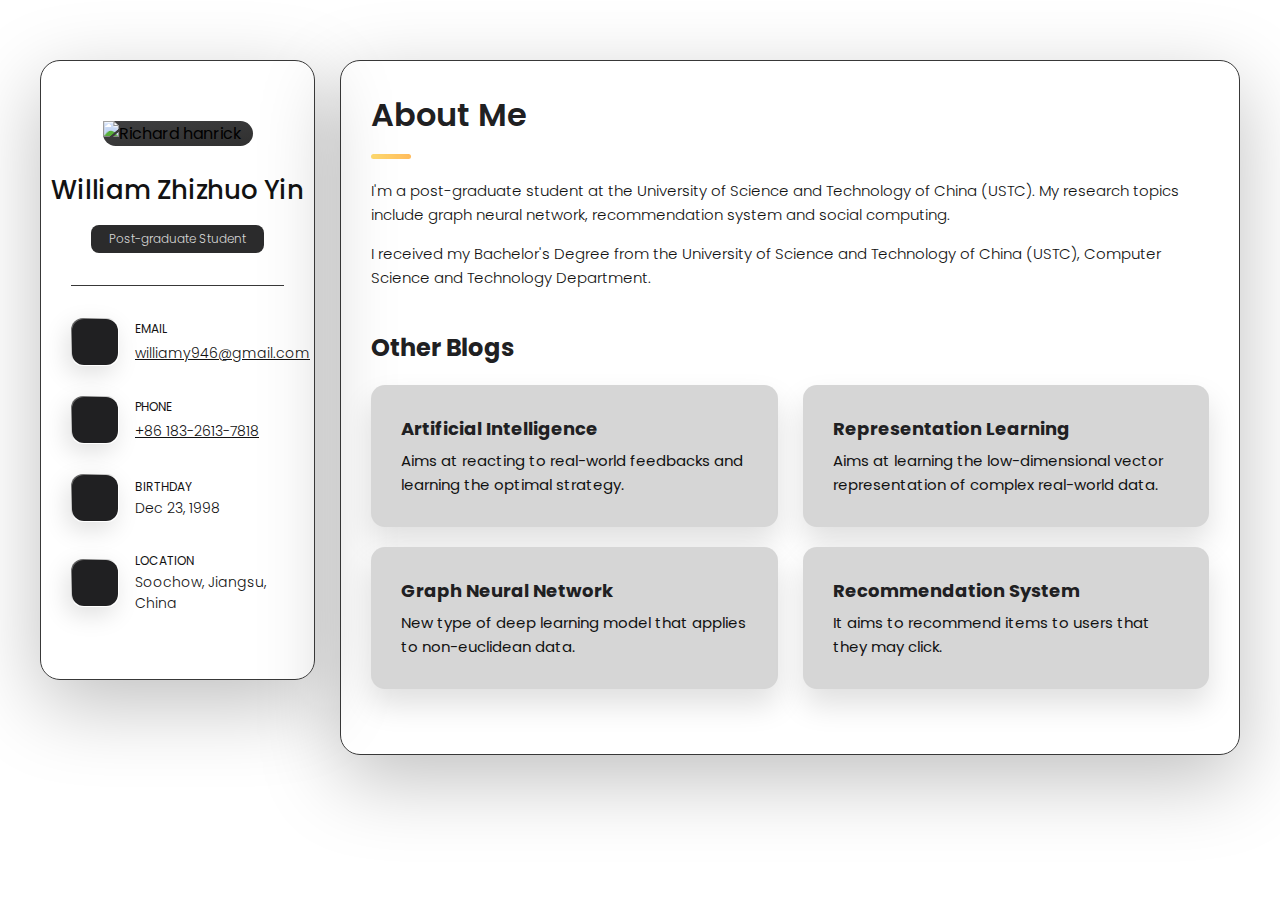
==== blogs/blog.html @ b86a9c51 "color invert" ====
<!DOCTYPE html>
<html lang="en">

<head>
  <meta charset="UTF-8">
  <meta http-equiv="X-UA-Compatible" content="IE=edge">
  <meta name="viewport" content="width=device-width, initial-scale=1.0">
  <title>HomePage - William Zhizhuo Yin</title>

  <!--
    - favicon
  -->
  <link rel="shortcut icon" href="../assets/images/logo.ico" type="image/x-icon">

  <!--
    - custom css link
  -->
  <link rel="stylesheet" href="../assets/css/style.css">

  <!--
    - google font link
  -->
  <link rel="preconnect" href="https://fonts.googleapis.com">
  <link rel="preconnect" href="https://fonts.gstatic.com" crossorigin>
  <link href="https://fonts.googleapis.com/css2?family=Poppins:wght@300;400;500;600&display=swap" rel="stylesheet">
</head>

<body>

  <!--
    - #MAIN
  -->

  <main>

    <!--
      - #SIDEBAR
    -->

    <aside class="sidebar" data-sidebar>

      <div class="sidebar-info">

        <figure class="avatar-box">
          <img src="../assets/images/photo.jpg" alt="Richard hanrick" width="80">
        </figure>

        <div class="info-content">
          <h1 class="name" title="Zhizhuo Yin">William Zhizhuo Yin</h1>

          <p class="title">Post-graduate Student</p>
        </div>

        <button class="info_more-btn" data-sidebar-btn>
          <span>Show Contacts</span>

          <ion-icon name="chevron-down"></ion-icon>
        </button>

      </div>

      <div class="sidebar-info_more">

        <div class="separator"></div>

        <ul class="contacts-list">

          <li class="contact-item">

            <div class="icon-box">
              <ion-icon name="mail-outline"></ion-icon>
            </div>

            <div class="contact-info">
              <p class="contact-title">Email</p>

              <a href="williamy946@gmail.com" class="contact-link">williamy946@gmail.com</a>
            </div>

          </li>

          <li class="contact-item">

            <div class="icon-box">
              <ion-icon name="phone-portrait-outline"></ion-icon>
            </div>

            <div class="contact-info">
              <p class="contact-title">Phone</p>

              <a href="tel:+18326137818" class="contact-link">+86 183-2613-7818</a>
            </div>

          </li>

          <li class="contact-item">

            <div class="icon-box">
              <ion-icon name="calendar-outline"></ion-icon>
            </div>

            <div class="contact-info">
              <p class="contact-title">Birthday</p>

              <time datetime="1982-06-23">Dec 23, 1998</time>
            </div>

          </li>

          <li class="contact-item">

            <div class="icon-box">
              <ion-icon name="location-outline"></ion-icon>
            </div>

            <div class="contact-info">
              <p class="contact-title">Location</p>

              <address>Soochow, Jiangsu, China</address>
            </div>

          </li>

        </ul>

        <div class="separator"></div>

        <ul class="social-list">

          <li class="social-item">
            <a href="https://scholar.google.com/citations?user=mb6PNKcAAAAJ&hl=en" class="social-link">
              <ion-icon name="logo-google"></ion-icon>
            </a>
          </li>

          <li class="social-item">
            <a href="https://github.com/Williamy946" class="social-link">
              <ion-icon name="logo-github"></ion-icon>
            </a>
          </li>

          <li class="social-item">
            <a href="https://www.linkedin.com/in/zhizhuo-yin-610a44166/" class="social-link">
              <ion-icon name="logo-linkedin"></ion-icon>
            </a>
          </li>

        </ul>

      </div>

    </aside>





    <!--
      - #main-content
    -->

    <div class="main-content">

      <!--
        - #ABOUT
      -->

      <article class="about  active" data-page="about">

        <header>
          <h2 class="h2 article-title">About me</h2>
        </header>

        <section class="about-text">
          <p>
            I'm a post-graduate student at the University of Science and Technology of China (USTC). My research topics include graph neural network, recommendation system and social computing.


          </p>

          <p>
            I received my Bachelor's Degree from the University of Science and Technology of China (USTC), Computer Science and Technology Department.
          </p>
        </section>


        <!--
          - service
        -->

        <section class="service">

          <h3 class="h3 service-title">Other Blogs</h3>

          <ul class="service-list">

            <li class="service-item">
              <!--
              <div class="service-icon-box">
                <img src="./assets/images/icon-design.svg
                " alt="design icon" width="40">
              </div>
              -->
              <div href="blog.html" class="service-content-box">
                <h4 class="h4 service-item-title">Artificial Intelligence</h4>

                <p class="service-item-text">
                  Aims at reacting to real-world feedbacks and learning the optimal strategy.
                </p>
              </div>

            </li>

            <li class="service-item">
            <!--
              <div class="service-icon-box">
                <img src="./assets/images/icon-dev.svg" alt="Web development icon" width="40">
              </div>
            -->
              <div href="blog.html" class="service-content-box">
                <h4 class="h4 service-item-title">Representation Learning</h4>

                <p class="service-item-text">
                  Aims at learning the low-dimensional vector representation of complex real-world data.
                </p>
              </div>

            </li>

            <li class="service-item">
            <!--
              <div class="service-icon-box">
                <img src="./assets/images/icon-app.svg" alt="mobile app icon" width="40">
              </div>
            -->
              <div href="blog.html" class="service-content-box">
                <h4 class="h4 service-item-title">Graph Neural Network</h4>

                <p class="service-item-text">
                  New type of deep learning model that applies to non-euclidean data.
                </p>
              </div>

            </li>

            <li class="service-item">
            <!--
              <div class="service-icon-box">
                <img src="./assets/images/icon-photo.svg" alt="camera icon" width="40">
              </div>
            -->
              <div href="blog.html" class="service-content-box">
                <h4 class="h4 service-item-title">Recommendation System</h4>

                <p class="service-item-text">
                  It aims to recommend items to users that they may click.
                </p>
              </div>

            </li>

          </ul>

        </section>


        <!--
          - testimonials
        

        <section class="testimonials">

          <h3 class="h3 testimonials-title">Testimonials</h3>

          <ul class="testimonials-list has-scrollbar">

            <li class="testimonials-item">
              <div class="content-card" data-testimonials-item>

                <figure class="testimonials-avatar-box">
                  <img src="./assets/images/avatar-1.png" alt="Daniel lewis" width="60" data-testimonials-avatar>
                </figure>

                <h4 class="h4 testimonials-item-title" data-testimonials-title>Daniel lewis</h4>

                <div class="testimonials-text" data-testimonials-text>
                  <p>
                    Richard was hired to create a corporate identity. We were very pleased with the work done. She has a
                    lot of experience
                    and is very concerned about the needs of client. Lorem ipsum dolor sit amet, ullamcous cididt
                    consectetur adipiscing
                    elit, seds do et eiusmod tempor incididunt ut laborels dolore magnarels alia.
                  </p>
                </div>

              </div>
            </li>

            <li class="testimonials-item">
              <div class="content-card" data-testimonials-item>

                <figure class="testimonials-avatar-box">
                  <img src="./assets/images/avatar-2.png" alt="Jessica miller" width="60" data-testimonials-avatar>
                </figure>

                <h4 class="h4 testimonials-item-title" data-testimonials-title>Jessica miller</h4>

                <div class="testimonials-text" data-testimonials-text>
                  <p>
                    Richard was hired to create a corporate identity. We were very pleased with the work done. She has a
                    lot of experience
                    and is very concerned about the needs of client. Lorem ipsum dolor sit amet, ullamcous cididt
                    consectetur adipiscing
                    elit, seds do et eiusmod tempor incididunt ut laborels dolore magnarels alia.
                  </p>
                </div>

              </div>
            </li>

            <li class="testimonials-item">
              <div class="content-card" data-testimonials-item>

                <figure class="testimonials-avatar-box">
                  <img src="./assets/images/avatar-3.png" alt="Emily evans" width="60" data-testimonials-avatar>
                </figure>

                <h4 class="h4 testimonials-item-title" data-testimonials-title>Emily evans</h4>

                <div class="testimonials-text" data-testimonials-text>
                  <p>
                    Richard was hired to create a corporate identity. We were very pleased with the work done. She has a
                    lot of experience
                    and is very concerned about the needs of client. Lorem ipsum dolor sit amet, ullamcous cididt
                    consectetur adipiscing
                    elit, seds do et eiusmod tempor incididunt ut laborels dolore magnarels alia.
                  </p>
                </div>

              </div>
            </li>

            <li class="testimonials-item">
              <div class="content-card" data-testimonials-item>

                <figure class="testimonials-avatar-box">
                  <img src="./assets/images/avatar-4.png" alt="Henry william" width="60" data-testimonials-avatar>
                </figure>

                <h4 class="h4 testimonials-item-title" data-testimonials-title>Henry william</h4>

                <div class="testimonials-text" data-testimonials-text>
                  <p>
                    Richard was hired to create a corporate identity. We were very pleased with the work done. She has a
                    lot of experience
                    and is very concerned about the needs of client. Lorem ipsum dolor sit amet, ullamcous cididt
                    consectetur adipiscing
                    elit, seds do et eiusmod tempor incididunt ut laborels dolore magnarels alia.
                  </p>
                </div>

              </div>
            </li>

          </ul>

        </section>
        -->

        <!--
          - testimonials modal
        

        <div class="modal-container" data-modal-container>

          <div class="overlay" data-overlay></div>

          <section class="testimonials-modal">

            <button class="modal-close-btn" data-modal-close-btn>
              <ion-icon name="close-outline"></ion-icon>
            </button>

            <div class="modal-img-wrapper">
              <figure class="modal-avatar-box">
                <img src="./assets/images/avatar-1.png" alt="Daniel lewis" width="80" data-modal-img>
              </figure>

              <img src="./assets/images/icon-quote.svg" alt="quote icon">
            </div>

            <div class="modal-content">

              <h4 class="h3 modal-title" data-modal-title>Daniel lewis</h4>

              <time datetime="2021-06-14">14 June, 2021</time>

              <div data-modal-text>
                <p>
                  Richard was hired to create a corporate identity. We were very pleased with the work done. She has a
                  lot of experience
                  and is very concerned about the needs of client. Lorem ipsum dolor sit amet, ullamcous cididt
                  consectetur adipiscing
                  elit, seds do et eiusmod tempor incididunt ut laborels dolore magnarels alia.
                </p>
              </div>

            </div>

          </section>

        </div>
        -->

        <!--
          - clients
       

        <section class="clients">

          <h3 class="h3 clients-title">Clients</h3>

          <ul class="clients-list has-scrollbar">

            <li class="clients-item">
              <a href="#">
                <img src="./assets/images/logo-1-color.png" alt="client logo">
              </a>
            </li>

            <li class="clients-item">
              <a href="#">
                <img src="./assets/images/logo-2-color.png" alt="client logo">
              </a>
            </li>

            <li class="clients-item">
              <a href="#">
                <img src="./assets/images/logo-3-color.png" alt="client logo">
              </a>
            </li>

            <li class="clients-item">
              <a href="#">
                <img src="./assets/images/logo-4-color.png" alt="client logo">
              </a>
            </li>

            <li class="clients-item">
              <a href="#">
                <img src="./assets/images/logo-5-color.png" alt="client logo">
              </a>
            </li>

            <li class="clients-item">
              <a href="#">
                <img src="./assets/images/logo-6-color.png" alt="client logo">
              </a>
            </li>

          </ul>

        </section>
        -->
      </article>





      <!--
        - #RESUME
      -->

      <article class="resume" data-page="resume">

        <header>
          <h2 class="h2 article-title">Resume</h2>
        </header>

        <section class="timeline">

          <div class="title-wrapper">
            <div class="icon-box">
              <ion-icon name="book-outline"></ion-icon>
            </div>

            <h3 class="h3">Education</h3>
          </div>

          <ol class="timeline-list">

            <li class="timeline-item">

              <h4 class="h4 timeline-item-title">University of Science and Technology of China</h4>

              <span>2020 — 2023</span>

              <p class="timeline-text">
                Pursuing Master's Degree of Computer Science and Technology
              </p>

            </li>

            <li class="timeline-item">

              <h4 class="h4 timeline-item-title">University of Science and Technology of China</h4>

              <span>2016 — 2020</span>

              <p class="timeline-text">
                Received Bachelor's Degree of Computer Science and Technology
              </p>

            </li>

          </ol>

        </section>

        <section class="timeline">

          <div class="title-wrapper">
            <div class="icon-box">
              <ion-icon name="book-outline"></ion-icon>
            </div>

            <h3 class="h3">Project Experience</h3>
          </div>

          <ol class="timeline-list">

            <li class="timeline-item">

              <h4 class="h4 timeline-item-title">Application of Deep Graph Model in Social Marketing, AIR Scholar Project, Alibaba Inc.</h4>

              <span>2021 — 2022</span>

              <p class="timeline-text">
                Scholar Internship at Intelligent Marketing Group in Alibaba Inc.
              </p>

            </li>

            <li class="timeline-item">

              <h4 class="h4 timeline-item-title">An Accurate Tumor Segmentation and Labeling Algorithm for Pathological Images and its Parallel Software</h4>

              <span>2018 — 2019</span>

              <p class="timeline-text">
                Team Leader
              </p>

            </li>

            <li class="timeline-item">

              <h4 class="h4 timeline-item-title">Danmu Based Video Plot Understanding and Character Re-id</h4>

              <span>2018 — 2019</span>

              <p class="timeline-text">
                Developer
              </p>

            </li>

          </ol>

        </section>

        <section class="skill">

          <h3 class="h3 skills-title">My skills</h3>

          <ul class="skills-list content-card">

            <li class="skills-item">

              <div class="title-wrapper">
                <h5 class="h5">Pytorch</h5>
                <data value="80">80%</data>
              </div>

              <div class="skill-progress-bg">
                <div class="skill-progress-fill" style="width: 80%;"></div>
              </div>

            </li>

            <li class="skills-item">

              <div class="title-wrapper">
                <h5 class="h5">Tensorflow</h5>
                <data value="60">60%</data>
              </div>

              <div class="skill-progress-bg">
                <div class="skill-progress-fill" style="width: 60%;"></div>
              </div>

            </li>

            <li class="skills-item">

              <div class="title-wrapper">
                <h5 class="h5">Python</h5>
                <data value="80">80%</data>
              </div>

              <div class="skill-progress-bg">
                <div class="skill-progress-fill" style="width: 80%;"></div>
              </div>

            </li>

            <li class="skills-item">

              <div class="title-wrapper">
                <h5 class="h5">C/C++</h5>
                <data value="50">50%</data>
              </div>

              <div class="skill-progress-bg">
                <div class="skill-progress-fill" style="width: 50%;"></div>
              </div>

            </li>



          </ul>

        </section>

      </article>





      <!--
        - #PORTFOLIO
      -->

      <article class="portfolio" data-page="publication">

        <header>
          <h2 class="h2 article-title">Publication</h2>
        </header>

        <section class="projects">

          <ul class="filter-list">

            <li class="filter-item">
              <button class="active" data-filter-btn>All</button>
            </li>

            <li class="filter-item">
              <button data-filter-btn>Journal Paper</button>
            </li>

            <li class="filter-item">
              <button data-filter-btn>Conference Paper</button>
            </li>

            <li class="filter-item">
              <button data-filter-btn>Others</button>
            </li>

          </ul>

          <div class="filter-select-box">

            <button class="filter-select" data-select>

              <div class="select-value" data-selecct-value>Select category</div>

              <div class="select-icon">
                <ion-icon name="chevron-down"></ion-icon>
              </div>

            </button>

            <ul class="select-list">

              <li class="select-item">
                <button data-select-item>All</button>
              </li>

              <li class="select-item">
                <button data-select-item>Journal Paper</button>
              </li>

              <li class="select-item">
                <button data-select-item>Conference Paper</button>
              </li>

              <li class="select-item">
                <button data-select-item>Others</button>
              </li>

            </ul>

          </div>

          <ul class="project-list">

            <li class="project-item  active" data-filter-item data-category="journal paper">
              <a href="https://scholar.google.com/citations?view_op=view_citation&hl=en&user=mb6PNKcAAAAJ&citation_for_view=mb6PNKcAAAAJ:2osOgNQ5qMEC">
                      <!--
                <figure class="project-img">
                  <div class="project-item-icon-box">
                    <ion-icon name="eye-outline"></ion-icon>
                  </div>

                  <img src="./assets/images/project-1.jpg" alt="finance" loading="lazy">
                </figure>
                -->
                <h3 class="project-title"><strong>Z. Yin</strong>, K. Han, P. Wang and H. Hu, "Multi Global Information Assisted Streaming Session-Based Recommendation System," in IEEE Transactions on Knowledge and Data Engineering, 2022,doi: 10.1109/TKDE.2022.3199373 (Early Access)</h3>

                <p class="project-category">Journal Paper</p>

              </a>
            </li>

            <li class="project-item  active" data-filter-item data-category="journal paper">
              <a href="https://ieeexplore.ieee.org/stamp/stamp.jsp?tp=&arnumber=8936401">
                      <!--
                <figure class="project-img">
                  <div class="project-item-icon-box">
                    <ion-icon name="eye-outline"></ion-icon>
                  </div>

                  <img src="./assets/images/project-1.jpg" alt="finance" loading="lazy">
                </figure>
                -->
                <h3 class="project-title">P. Zhou, T. Xu, <strong>Z. Yin</strong>, L. Dong, E. Chen, G. Lv, C. Li., "Character-Oriented Video Summarization With Visual and Textual Cues," in IEEE Transactions on Multimedia, vol. 22, no. 10, pp. 2684-2697, Oct. 2020, doi: 10.1109/TMM.2019.2960594</h3>

                <p class="project-category">Journal Paper</p>

              </a>
            </li>

            <li class="project-item  active" data-filter-item data-category="conference paper">
              <a href="#">
                      <!--
                <figure class="project-img">
                  <div class="project-item-icon-box">
                    <ion-icon name="eye-outline"></ion-icon>
                  </div>

                  <img src="./assets/images/project-1.jpg" alt="finance" loading="lazy">
                </figure>
                -->
                <h3 class="project-title">K. Han, S. Cui, T. Zhu, E. Zhang, B. Wu, <strong>Z. Yin</strong>, T. Xu, S. Tang, and H. Huang. 2021. "Approximation Algorithms for Submodular Data Summarization with a Knapsack Constraint". Proc. ACM Meas. Anal. Comput. Syst. 5, 1, Article 05 (March 2021)</h3>

                <p class="project-category">Conference Paper</p>

              </a>
            </li>
            <li class="project-item  active" data-filter-item data-category="conference paper">
              <a href="#">
                      <!--
                <figure class="project-img">
                  <div class="project-item-icon-box">
                    <ion-icon name="eye-outline"></ion-icon>
                  </div>

                  <img src="./assets/images/project-1.jpg" alt="finance" loading="lazy">
                </figure>
                -->
                <h3 class="project-title">H. Hu, K. Han, and <strong>Z. Yin</strong>. "Bilinear Multi-Head Attention Graph Neural Network for Traffic Prediction." ICAART (2). 2022.</h3>

                <p class="project-category">Conference Paper</p>

              </a>
            </li>
            

          </ul>

        </section>

      </article>





      <!--
        - #BLOG
      -->

      <article class="blog" data-page="blog">

        <header>
          <h2 class="h2 article-title">Blog</h2>
        </header>

        <section class="blog-posts">

          <ul class="blog-posts-list">

            <li class="blog-post-item">
              <a href="#">

                <figure class="blog-banner-box">
                  <img src="./assets/images/blog-1.jpg" alt="Design conferences in 2022" loading="lazy">
                </figure>

                <div class="blog-content">

                  <div class="blog-meta">
                    <p class="blog-category">Design</p>

                    <span class="dot"></span>

                    <time datetime="2022-02-23">Fab 23, 2022</time>
                  </div>

                  <h3 class="h3 blog-item-title">Design conferences in 2022</h3>

                  <p class="blog-text">
                    Veritatis et quasi architecto beatae vitae dicta sunt, explicabo.
                  </p>

                </div>

              </a>
            </li>

            <li class="blog-post-item">
              <a href="#">

                <figure class="blog-banner-box">
                  <img src="./assets/images/blog-2.jpg" alt="Best fonts every designer" loading="lazy">
                </figure>

                <div class="blog-content">

                  <div class="blog-meta">
                    <p class="blog-category">Design</p>

                    <span class="dot"></span>

                    <time datetime="2022-02-23">Fab 23, 2022</time>
                  </div>

                  <h3 class="h3 blog-item-title">Best fonts every designer</h3>

                  <p class="blog-text">
                    Sed ut perspiciatis, nam libero tempore, cum soluta nobis est eligendi.
                  </p>

                </div>

              </a>
            </li>

            <li class="blog-post-item">
              <a href="#">

                <figure class="blog-banner-box">
                  <img src="./assets/images/blog-3.jpg" alt="Design digest #80" loading="lazy">
                </figure>

                <div class="blog-content">

                  <div class="blog-meta">
                    <p class="blog-category">Design</p>

                    <span class="dot"></span>

                    <time datetime="2022-02-23">Fab 23, 2022</time>
                  </div>

                  <h3 class="h3 blog-item-title">Design digest #80</h3>

                  <p class="blog-text">
                    Excepteur sint occaecat cupidatat no proident, quis nostrum exercitationem ullam corporis suscipit.
                  </p>

                </div>

              </a>
            </li>

            <li class="blog-post-item">
              <a href="#">

                <figure class="blog-banner-box">
                  <img src="./assets/images/blog-4.jpg" alt="UI interactions of the week" loading="lazy">
                </figure>

                <div class="blog-content">

                  <div class="blog-meta">
                    <p class="blog-category">Design</p>

                    <span class="dot"></span>

                    <time datetime="2022-02-23">Fab 23, 2022</time>
                  </div>

                  <h3 class="h3 blog-item-title">UI interactions of the week</h3>

                  <p class="blog-text">
                    Enim ad minim veniam, consectetur adipiscing elit, quis nostrud exercitation ullamco laboris nisi.
                  </p>

                </div>

              </a>
            </li>

            <li class="blog-post-item">
              <a href="#">

                <figure class="blog-banner-box">
                  <img src="./assets/images/blog-5.jpg" alt="The forgotten art of spacing" loading="lazy">
                </figure>

                <div class="blog-content">

                  <div class="blog-meta">
                    <p class="blog-category">Design</p>

                    <span class="dot"></span>

                    <time datetime="2022-02-23">Fab 23, 2022</time>
                  </div>

                  <h3 class="h3 blog-item-title">The forgotten art of spacing</h3>

                  <p class="blog-text">
                    Maxime placeat, sed do eiusmod tempor incididunt ut labore et dolore magna aliqua.
                  </p>

                </div>

              </a>
            </li>

            <li class="blog-post-item">
              <a href="#">

                <figure class="blog-banner-box">
                  <img src="./assets/images/blog-6.jpg" alt="Design digest #79" loading="lazy">
                </figure>

                <div class="blog-content">

                  <div class="blog-meta">
                    <p class="blog-category">Design</p>

                    <span class="dot"></span>

                    <time datetime="2022-02-23">Fab 23, 2022</time>
                  </div>

                  <h3 class="h3 blog-item-title">Design digest #79</h3>

                  <p class="blog-text">
                    Optio cumque nihil impedit uo minus quod maxime placeat, velit esse cillum.
                  </p>

                </div>

              </a>
            </li>

          </ul>

        </section>

      </article>





      <!--
        - #CONTACT
      -->

      <article class="contact" data-page="contact">

        <header>
          <h2 class="h2 article-title">Contact</h2>
        </header>

        <section class="mapbox" data-mapbox>
          <figure>
            <iframe
              src="https://www.google.com/maps/embed?pb=!1m18!1m12!1m3!1d3410.029978248451!2d120.72721731502494!3d31.27526598145132!2m3!1f0!2f0!3f0!3m2!1i1024!2i768!4f13.1!3m3!1m2!1s0x35b3a868b578ebdb%3A0x82fb2debb2421b66!2sSuzhou%20Institute%20for%20Advanced%20Study%2C%20University%20of%20Science%20and%20Technology%20of%20China%20West%20Area%20%EF%BC%88South%20Gate%202%EF%BC%89!5e0!3m2!1sen!2sjp!4v1668010329713!5m2!1sen!2sjp"
              width="400" height="300" loading="lazy"></iframe>

          </figure>
        </section>

        <section class="contact-form">

          <h3 class="h3 form-title">Contact Form</h3>

          <form action="#" class="form" data-form>

            <div class="input-wrapper">
              <input type="text" name="fullname" class="form-input" placeholder="Full name" required data-form-input>

              <input type="email" name="email" class="form-input" placeholder="Email address" required data-form-input>
            </div>

            <textarea name="message" class="form-input" placeholder="Your Message" required data-form-input></textarea>

            <button class="form-btn" type="submit" disabled data-form-btn>
              <ion-icon name="paper-plane"></ion-icon>
              <span>Send Message</span>
            </button>

          </form>

        </section>

      </article>

    </div>

  </main>






  <!--
    - custom js link
  -->
  <script src="./assets/js/script.js"></script>

  <!--
    - ionicon link
  -->
  <script type="module" src="https://unpkg.com/ionicons@5.5.2/dist/ionicons/ionicons.esm.js"></script>
  <script nomodule src="https://unpkg.com/ionicons@5.5.2/dist/ionicons/ionicons.js"></script>

</body>

</html>
---- assets/css/style.css ----
/*-----------------------------------*\
  #style.css
\*-----------------------------------*/


/**
 * copyright 2022 @codewithsadee
 */





/*-----------------------------------*\
  #CUSTOM PROPERTY
\*-----------------------------------*/

:root {

  /**
   * colors
   */

  /* gradient */

  --bg-gradient-onyx: linear-gradient(
    to bottom right, 
    hsl(240, 1%, 25%) 3%, 
    hsl(0, 0%, 19%) 97%
  );
  --bg-gradient-jet: linear-gradient(
    to bottom right, 
    hsla(240, 1%, 18%, 0.251) 0%, 
    hsla(240, 2%, 11%, 0) 100%
  ), hsl(240, 2%, 13%);
  --bg-gradient-yellow-1: linear-gradient(
    to bottom right, 
    hsl(45, 100%, 71%) 0%, 
    hsla(36, 100%, 69%, 0) 50%
  );
  --bg-gradient-yellow-2: linear-gradient(
    135deg, 
    hsla(45, 100%, 71%, 0.251) 0%, 
    hsla(35, 100%, 68%, 0) 59.86%
  ), hsl(240, 2%, 13%);
  --border-gradient-onyx: linear-gradient(
    to bottom right, 
    hsl(0, 0%, 25%) 0%, 
    hsla(0, 0%, 25%, 0) 50%
  );
  --text-gradient-yellow: linear-gradient(
    to right, 
    hsl(45, 100%, 72%), 
    hsl(35, 100%, 68%)
  );

  /* solid */

  --jet: hsl(0, 0%, 22%);
  --onyx: hsl(240, 1%, 17%);
  --eerie-black-1: hsl(240, 2%, 13%);
  --eerie-black-2: hsl(240, 2%, 12%);
  --smoky-black: hsl(0, 0%, 7%);
  --white-1: hsl(0, 0%, 100%);
  --white-2: hsl(0, 0%, 98%);
  --orange-yellow-crayola: hsl(45, 100%, 72%);
  --vegas-gold: hsl(45, 54%, 58%);
  --light-gray: hsl(0, 0%, 84%);
  --light-gray-70: hsla(0, 0%, 84%, 0.7);
  --bittersweet-shimmer: hsl(0, 43%, 51%);

  /**
   * typography
   */

  /* font-family */
  --ff-poppins: 'Poppins', sans-serif;

  /* font-size */
  --fs-1: 24px;
  --fs-2: 18px;
  --fs-3: 17px;
  --fs-4: 16px;
  --fs-5: 15px;
  --fs-6: 14px;
  --fs-7: 13px;
  --fs-8: 11px;

  /* font-weight */
  --fw-300: 300;
  --fw-400: 400;
  --fw-500: 500;
  --fw-600: 600;

  /**
   * shadow
   */
  
  --shadow-1: -4px 8px 24px hsla(0, 0%, 0%, 0.25);
  --shadow-2: 0 16px 30px hsla(0, 0%, 0%, 0.25);
  --shadow-3: 0 16px 40px hsla(0, 0%, 0%, 0.25);
  --shadow-4: 0 25px 50px hsla(0, 0%, 0%, 0.15);
  --shadow-5: 0 24px 80px hsla(0, 0%, 0%, 0.25);

  /**
   * transition
   */

  --transition-1: 0.25s ease;
  --transition-2: 0.5s ease-in-out;

}





/*-----------------------------------*\
  #RESET
\*-----------------------------------*/

*, *::before, *::after {
  margin: 0;
  padding: 0;
  box-sizing: border-box;
}

a { text-decoration: none; }

a:link {
    color:var(--onyx);
    text-decoration:underline;
    }
    a:visited {
    color:var(--onyx);
    text-decoration:none;
    }
    a:hover {
    color:var(--onyx);
    text-decoration:none;
    }
    a:active {
    color:var(--onyx);
    text-decoration:none;
    }

li { list-style: none; }

img, ion-icon, button, time, span { display: block; }

button {
  font: inherit;
  background: none;
  border: none;
  text-align: left;
  cursor: pointer;
}

input, textarea {
  display: block;
  width: 100%;
  background: none;
  font: inherit;
}

::selection {
  background: var(--orange-yellow-crayola);
  color: var(--ff-poppins);
}

:focus { outline-color: var(--orange-yellow-crayola); }

html { font-family: var(--ff-poppins); }

body { background: var(--ff-poppins); }





/*-----------------------------------*\
  #REUSED STYLE
\*-----------------------------------*/

.sidebar,
article {
  background: var(--ff-poppins);
  border: 1px solid var(--jet);
  border-radius: 20px;
  padding: 15px;
  box-shadow: var(--shadow-1);
  z-index: 1;
}

.separator {
  width: 100%;
  height: 1px;
  background: var(--jet);
  margin: 16px 0;
}

.icon-box {
  position: relative;
  background: var(--border-gradient-onyx);
  width: 30px;
  height: 30px;
  border-radius: 8px;
  display: flex;
  justify-content: center;
  align-items: center;
  font-size: 16px;
  color: var(--orange-yellow-crayola);
  box-shadow: var(--shadow-1);
  z-index: 1;
}

.icon-box::before {
  content: "";
  position: absolute;
  inset: 1px;
  background: var(--eerie-black-1);
  border-radius: inherit;
  z-index: -1;
}

.icon-box ion-icon { --ionicon-stroke-width: 35px; }

article { display: none; }

article.active {
  display: block;
  animation: fade 0.5s ease backwards;
}

@keyframes fade {
  0% { opacity: 0; }
  100% { opacity: 1; }
}

.h1,
.h2,
.h3,
.h4,
.h5 {
  color: var(--eerie-black-1);
  text-transform: capitalize;
}
.h6 {
  color: var(--eerie-black-1);
  text-transform: capitalize;
}

.h2 { font-size: var(--fs-1); }

.h3 { font-size: var(--fs-2); }

.h4 { font-size: var(--fs-4); }

.h5 {
  font-size: var(--fs-7);
  font-weight: var(--fw-500);
}

.article-title {
  position: relative;
  padding-bottom: 7px;
}

.article-title::after {
  content: "";
  position: absolute;
  bottom: 0;
  left: 0;
  width: 30px;
  height: 3px;
  background: var(--text-gradient-yellow);
  border-radius: 3px;
}

.has-scrollbar::-webkit-scrollbar {
  width: 5px; /* for vertical scrollbar */
  height: 5px; /* for horizontal scrollbar */
}

.has-scrollbar::-webkit-scrollbar-track {
  background: var(--onyx);
  border-radius: 5px;
}

.has-scrollbar::-webkit-scrollbar-thumb {
  background: var(--orange-yellow-crayola);
  border-radius: 5px;
}

.has-scrollbar::-webkit-scrollbar-button { width: 20px; }

.content-card {
  position: relative;
  background: var(--light-gray);
  padding: 15px;
  padding-top: 45px;
  border-radius: 14px;
  box-shadow: var(--shadow-2);
  cursor: pointer;
  z-index: 1;
}

.content-card::before {
  content: "";
  position: absolute;
  inset: 1px;
  background: var(--light-gray);
  border-radius: inherit;
  z-index: -1;
}





/*-----------------------------------*\
  #MAIN
\*-----------------------------------*/

main {
  margin: 15px 12px;
  margin-bottom: 75px;
  min-width: 259px;
}





/*-----------------------------------*\
  #SIDEBAR
\*-----------------------------------*/

.sidebar {
  margin-bottom: 15px;
  max-height: 112px;
  overflow: hidden;
  transition: var(--transition-2);
}

.sidebar.active { max-height: 405px; }

.sidebar-info {
  position: relative;
  display: flex;
  justify-content: flex-start;
  align-items: center;
  gap: 15px;
}

.avatar-box {
  background: var(--bg-gradient-onyx);
  border-radius: 20px;
}

.info-content .name {
  color: var(--smoky-black);
  font-size: var(--fs-3);
  font-weight: var(--fw-500);
  letter-spacing: -0.25px;
  margin-bottom: 10px;
}

.info-content .title {
  color: var(--light-gray);
  background: var(--onyx);
  font-size: var(--fs-8);
  font-weight: var(--fw-300);
  width: max-content;
  padding: 3px 12px;
  border-radius: 8px;
}

.info_more-btn {
  position: absolute;
  top: -15px;
  right: -15px;
  border-radius: 0 15px;
  font-size: 13px;
  color: var(--orange-yellow-crayola);
  background: var(--border-gradient-onyx);
  padding: 10px;
  box-shadow: var(--shadow-2);
  transition: var(--transition-1);
  z-index: 1;
}

.info_more-btn::before {
  content: "";
  position: absolute;
  inset: 1px;
  border-radius: inherit;
  background: var(--bg-gradient-jet);
  transition: var(--transition-1);
  z-index: -1;
}

.info_more-btn:hover,
.info_more-btn:focus { background: var(--bg-gradient-yellow-1); }

.info_more-btn:hover::before,
.info_more-btn:focus::before { background: var(--bg-gradient-yellow-2); }

.info_more-btn span { display: none; }

.sidebar-info_more {
  opacity: 0;
  visibility: hidden;
  transition: var(--transition-2);
}

.sidebar.active .sidebar-info_more {
  opacity: 1;
  visibility: visible;
}

.contacts-list {
  display: grid;
  grid-template-columns: 1fr;
  gap: 16px;
}

.contact-item {
  min-width: 100%;
  display: flex;
  align-items: center;
  gap: 16px;
}

.contact-info {
  max-width: calc(100% - 46px);
  width: calc(100% - 46px);
}

.contact-title {
  color: var(--smoky-black);
  font-size: var(--fs-8);
  text-transform: uppercase;
  margin-bottom: 2px;
}

.contact-info :is(.contact-link, time, address) {
  color: var(--smoky-black);
  font-size: var(--fs-7);
}

.contact-info address { font-style: normal; }

.social-list {
  display: flex;
  justify-content: flex-start;
  align-items: center;
  gap: 15px;
  padding-bottom: 4px;
  padding-left: 7px;
}

.social-item .social-link {
  color: var(--smoky-black);
  font-size: 18px;
}


.social-item .social-link:hover { color: var(--orange-yellow-crayola); }





/*-----------------------------------*\
  #NAVBAR
\*-----------------------------------*/

.navbar {
  position: fixed;
  bottom: 0;
  left: 0;
  width: 100%;
  background: hsla(240, 1%, 17%, 0.75);
  backdrop-filter: blur(10px);
  border: 1px solid var(--light-gray);
  border-radius: 12px 12px 0 0;
  box-shadow: var(--light-gray);
  z-index: 5;
}

.navbar-list {
  display: flex;
  flex-wrap: wrap;
  justify-content: center;
  align-items: center;
  padding: 0 10px;
}

.navbar-link {
  color: var(--light-gray);
  font-size: var(--fs-8);
  padding: 20px 7px;
  transition: color var(--transition-1);
}

.navbar-link:hover,
.navbar-link:focus { color: var(--light-gray-70); }

.navbar-link.active { color: var(--orange-yellow-crayola); }





/*-----------------------------------*\
  #ABOUT
\*-----------------------------------*/

.about .article-title { margin-bottom: 15px; }

.about-text {
  color: var(--smoky-black);
  font-size: var(--fs-6);
  font-weight: var(--fw-300);
  line-height: 1.6;
}

.about-text p { margin-bottom: 15px; }



/**
 * #service 
 */

.service { margin-bottom: 35px; }

.service-title { margin-bottom: 20px; }

.service-list {
  display: grid;
  grid-template-columns: 1fr;
  gap: 20px;
}

.service-item {
  position: relative;
  background: var(--light-gray);
  padding: 20px;
  border-radius: 14px;
  box-shadow: var(--shadow-2);
  z-index: 1;
}

.service-item::before {
  content: "";
  position: absolute;
  inset: 1px;
  background: var(--light-gray);
  border-radius: inherit;
  z-index: -1;
}

.service-icon-box { margin-bottom: 10px; }

.service-icon-box img { margin: auto; }

.service-content-box { text-align: center; }

.service-item-title { margin-bottom: 7px; }

.service-item-text {
  color: var(--smoky-black);
  font-size: var(--fs-6);
  font-weight: var(--fw-3);
  line-height: 1.6;
}


/**
 * #testimonials 
 */

.testimonials { margin-bottom: 30px; }

.testimonials-title { margin-bottom: 20px; }

.testimonials-list {
  display: flex;
  justify-content: flex-start;
  align-items: flex-start;
  gap: 15px;
  margin: 0 -15px;
  padding: 25px 15px;
  padding-bottom: 35px;
  overflow-x: auto;
  scroll-behavior: smooth;
  overscroll-behavior-inline: contain;
  scroll-snap-type: inline mandatory;
}

.testimonials-item {
  min-width: 100%;
  scroll-snap-align: center;
}

.testimonials-avatar-box {
  position: absolute;
  top: 0;
  left: 0;
  transform: translate(15px, -25px);
  background: var(--bg-gradient-onyx);
  border-radius: 14px;
  box-shadow: var(--shadow-1);
}

.testimonials-item-title { margin-bottom: 7px; }

.testimonials-text {
  color: var(--light-gray);
  font-size: var(--fs-6);
  font-weight: var(--fw-300);
  line-height: 1.6;
  display: -webkit-box;
  line-clamp: 4;
  -webkit-line-clamp: 4;
  -webkit-box-orient: vertical;
  overflow: hidden;
}


/**
 * #testimonials-modal
 */

.modal-container {
  position: fixed;
  top: 0;
  left: 0;
  width: 100%;
  height: 100%;
  display: flex;
  justify-content: center;
  align-items: center;
  overflow-y: auto;
  overscroll-behavior: contain;
  z-index: 20;
  pointer-events: none;
  visibility: hidden;
}

.modal-container::-webkit-scrollbar { display: none; }

.modal-container.active {
  pointer-events: all;
  visibility: visible;
}

.overlay {
  position: fixed;
  top: 0;
  left: 0;
  width: 100%;
  height: 100vh;
  background: hsl(0, 0%, 5%);
  opacity: 0;
  visibility: hidden;
  pointer-events: none;
  z-index: 1;
  transition: var(--transition-1);
}

.overlay.active {
  opacity: 0.8;
  visibility: visible;
  pointer-events: all;
}

.testimonials-modal {
  background: var(--eerie-black-2);
  position: relative;
  padding: 15px;
  margin: 15px 12px;
  border: 1px solid var(--jet);
  border-radius: 14px;
  box-shadow: var(--shadow-5);
  transform: scale(1.2);
  opacity: 0;
  transition: var(--transition-1);
  z-index: 2;
}

.modal-container.active .testimonials-modal {
  transform: scale(1);
  opacity: 1;
}

.modal-close-btn {
  position: absolute;
  top: 15px;
  right: 15px;
  background: var(--onyx);
  border-radius: 8px;
  width: 32px;
  height: 32px;
  display: flex;
  justify-content: center;
  align-items: center;
  color: var(--white-2);
  font-size: 18px;
  opacity: 0.7;
}

.modal-close-btn:hover,
.modal-close-btn:focus { opacity: 1; }

.modal-close-btn ion-icon { --ionicon-stroke-width: 50px; }

.modal-avatar-box {
  background: var(--bg-gradient-onyx);
  width: max-content;
  border-radius: 14px;
  margin-bottom: 15px;
  box-shadow: var(--shadow-2);
}

.modal-img-wrapper > img { display: none; }

.modal-title { margin-bottom: 4px; }

.modal-content time {
  font-size: var(--fs-6);
  color: var(--light-gray-70);
  font-weight: var(--fw-300);
  margin-bottom: 10px;
}

.modal-content p {
  color: var(--light-gray);
  font-size: var(--fs-6);
  font-weight: var(--fw-300);
  line-height: 1.6;
}


/**
 * #clients 
 */

.clients { margin-bottom: 15px; }

.clients-list {
  display: flex;
  justify-content: flex-start;
  align-items: flex-start;
  gap: 15px;
  margin: 0 -15px;
  padding: 25px;
  padding-bottom: 25px;
  overflow-x: auto;
  scroll-behavior: smooth;
  overscroll-behavior-inline: contain;
  scroll-snap-type: inline mandatory;
  scroll-padding-inline: 25px;
}

.clients-item {
  min-width: 50%;
  scroll-snap-align: start;
}

.clients-item img {
  width: 100%;
  filter: grayscale(1);
  transition: var(--transition-1);
}

.clients-item img:hover { filter: grayscale(0); }





/*-----------------------------------*\
  #RESUME
\*-----------------------------------*/

.article-title { margin-bottom: 30px; }


/**
 * education and experience 
 */

.timeline { margin-bottom: 30px; }

.timeline .title-wrapper {
  display: flex;
  align-items: center;
  gap: 15px;
  margin-bottom: 25px;
}

.timeline-list {
  font-size: var(--fs-6);
  margin-left: 45px;
}

.timeline-item { position: relative; }

.timeline-item:not(:last-child) { margin-bottom: 20px; }

.timeline-item-title {
  font-size: var(--fs-6);
  line-height: 1.3;
  margin-bottom: 7px;
}

.timeline-list span {
  color: var(--vegas-gold);
  font-weight: var(--fw-400);
  line-height: 1.6;
}

.timeline-item:not(:last-child)::before {
  content: "";
  position: absolute;
  top: -25px;
  left: -30px;
  width: 1px;
  height: calc(100% + 50px);
  background: var(--jet);
}

.timeline-item::after {
  content: "";
  position: absolute;
  top: 5px;
  left: -33px;
  height: 6px;
  width: 6px;
  background: var(--text-gradient-yellow);
  border-radius: 50%;
  box-shadow: 0 0 0 4px var(--jet);
}

.timeline-text {
  color: var(--onyx);
  font-weight: var(--fw-300);
  line-height: 1.6;
}


/**
 * skills 
 */

.skills-title { margin-bottom: 20px; }

.skills-list { padding: 20px; }


.skills-item:not(:last-child) { margin-bottom: 15px; }

.skill .title-wrapper {
  display: flex;
  align-items: center;
  gap: 5px;
  margin-bottom: 8px;
}

.skill .title-wrapper data {
  color: var(--jet);
  font-size: var(--fs-7);
  font-weight: var(--fw-300);
}

.skill-progress-bg {
  background: var(--jet);
  width: 100%;
  height: 8px;
  border-radius: 10px;
}

.skill-progress-fill {
  background: var(--text-gradient-yellow);
  height: 100%;
  border-radius: inherit;
}





/*-----------------------------------*\
  #PORTFOLIO
\*-----------------------------------*/

.filter-list { display: none; }

.filter-select-box {
  position: relative;
  margin-bottom: 25px;
}

.filter-select {
  background: var(--eerie-black-2);
  color: var(--light-gray);
  display: flex;
  justify-content: space-between;
  align-items: center;
  width: 100%;
  padding: 12px 16px;
  border: 1px solid var(--jet);
  border-radius: 14px;
  font-size: var(--fs-6);
  font-weight: var(--fw-300);
}

.filter-select.active .select-icon { transform: rotate(0.5turn); }

.select-list {
  background: var(--eerie-black-2);
  position: absolute;
  top: calc(100% + 6px);
  width: 100%;
  padding: 6px;
  border: 1px solid var(--jet);
  border-radius: 14px;
  z-index: 2;
  opacity: 0;
  visibility: hidden;
  pointer-events: none;
  transition: 0.15s ease-in-out;
}

.filter-select.active + .select-list {
  opacity: 1;
  visibility: visible;
  pointer-events: all;
}

.select-item button {
  background: var(--eerie-black-2);
  color: var(--light-gray);
  font-size: var(--fs-6);
  font-weight: var(--fw-300);
  text-transform: capitalize;
  width: 100%;
  padding: 8px 10px;
  border-radius: 8px;
}

.select-item button:hover { --eerie-black-2: hsl(240, 2%, 20%); }



.project-list {
  display: list-item;
  /*grid-template-columns: 1fr;*/
  gap: 50px;
  margin-bottom: 20px;
}

.project-item { display: none; }

.project-item.active {
  display: block;
  animation: scaleUp 0.25s ease forwards;
}

@keyframes scaleUp {
  0% { transform: scale(0.5); }
  100% { transform: scale(1); }
}

.project-item > a { width: 100%; }

.project-img {
  position: relative;
  width: 100%;
  height: 200px;
  border-radius: 16px;
  overflow: hidden;
  margin-bottom: 15px;
}

.project-img::before {
  content: "";
  position: absolute;
  top: 0;
  left: 0;
  width: 100%;
  height: 100%;
  background: transparent;
  z-index: 1;
  transition: var(--transition-1);
}

.project-item > a:hover .project-img::before { background: hsla(0, 0%, 0%, 0.5); }

.project-item-icon-box {
  --scale: 0.8;

  background: var(--jet);
  color: var(--orange-yellow-crayola);
  position: absolute;
  top: 50%;
  left: 50%;
  transform: translate(-50%, -50%) scale(var(--scale));
  font-size: 20px;
  padding: 18px;
  border-radius: 12px;
  opacity: 0;
  z-index: 1;
  transition: var(--transition-1);
}

.project-item > a:hover .project-item-icon-box {
  --scale: 1;
  opacity: 1;
}

.project-item-icon-box ion-icon { --ionicon-stroke-width: 50px; }

.project-img img {
  width: 100%;
  height: 100%;
  object-fit: cover;
  transition: var(--transition-1);
}

.project-item > a:hover img { transform: scale(1.1); }

.project-title,
.project-category { margin-left: 10px; }

.project-title {
  color: var(--onyx);
  font-size: var(--fs-5);
  font-weight: var(--fw-400);
  text-transform: capitalize;
  line-height: 1.6;
}

.project-category {
  color: var(--onyx);
  font-size: var(--fs-6);
  font-weight: var(--fw-300);
}





/*-----------------------------------*\
  #BLOG
\*-----------------------------------*/

.blog-posts { margin-bottom: 10px; }

.blog-posts-list {
  display: grid;
  grid-template-columns: 1fr;
  gap: 20px;
}

.blog-post-item > a {
  position: relative;
  background: var(--border-gradient-onyx);
  height: 100%;
  box-shadow: var(--shadow-4);
  border-radius: 16px;
  z-index: 1;
}

.blog-post-item > a::before {
  content: "";
  position: absolute;
  inset: 1px;
  border-radius: inherit;
  background: var(--eerie-black-1);
  z-index: -1;
}

.blog-banner-box {
  width: 100%;
  height: 200px;
  border-radius: 12px;
  overflow: hidden;
}

.blog-banner-box img {
  width: 100%;
  height: 100%;
  object-fit: cover;
  transition: var(--transition-1);
}

.blog-post-item > a:hover .blog-banner-box img { transform: scale(1.1); }

.blog-content { padding: 15px; }

.blog-meta {
  display: flex;
  justify-content: flex-start;
  align-items: center;
  gap: 7px;
  margin-bottom: 10px;
}

.blog-meta :is(.blog-category, time) {
  color: var(--onyx);
  font-size: var(--fs-6);
  font-weight: var(--fw-300);
}

.blog-meta .dot {
  background: var(--onyx);
  width: 4px;
  height: 4px;
  border-radius: 4px;
}

.blog-item-title {
  margin-bottom: 10px;
  line-height: 1.3;
  transition: var(--transition-1);
}

.blog-post-item > a:hover .blog-item-title { color: var(--orange-yellow-crayola); }

.blog-text {
  color: var(--onyx);
  font-size: var(--fs-6);
  font-weight: var(--fw-300);
  line-height: 1.6;
}





/*-----------------------------------*\
  #CONTACT
\*-----------------------------------*/

.mapbox {
  position: relative;
  height: 250px;
  width: 100%;
  border-radius: 16px;
  margin-bottom: 30px;
  border: 1px solid var(--white-2);
  overflow: hidden;
}

.mapbox figure { height: 100%; }

.mapbox iframe {
  width: 100%;
  height: 100%;
  border: none;
  filter: ;
}

.contact-form { margin-bottom: 10px; }

.form-title { margin-bottom: 20px; }

.input-wrapper {
  display: grid;
  grid-template-columns: 1fr;
  gap: 25px;
  margin-bottom: 25px;
}

.form-input {
  color: var(--white-2);
  font-size: var(--fs-6);
  font-weight: var(--fw-400);
  padding: 13px 20px;
  border: 1px solid var(--jet);
  border-radius: 14px;
  outline: none;
}

.form-input::placeholder { font-weight: var(--fw-500); }

.form-input:focus { border-color: var(--orange-yellow-crayola); }

textarea.form-input {
  min-height: 100px;
  height: 120px;
  max-height: 200px;
  resize: vertical;
  margin-bottom: 25px;
}

textarea.form-input::-webkit-resizer { display: none; }

.form-input:focus:invalid { border-color: var(--bittersweet-shimmer); }

.form-btn {
  position: relative;
  width: 100%;
  background: var(--white-2);
  color: var(--orange-yellow-crayola);
  display: flex;
  justify-content: center;
  align-items: center;
  gap: 10px;
  padding: 13px 20px;
  border-radius: 14px;
  font-size: var(--fs-6);
  text-transform: capitalize;
  box-shadow: var(--shadow-3);
  z-index: 1;
  transition: var(--transition-1);
}

.form-btn::before {
  content: "";
  position: absolute;
  inset: 1px;
  background: var(--white-2);
  border-radius: inherit;
  z-index: -1;
  transition: var(--transition-1);
}

.form-btn ion-icon { font-size: 16px; }

.form-btn:hover { background: var(--bg-gradient-yellow-1); }

.form-btn:hover::before { background: var(--bg-gradient-yellow-2); }

.form-btn:disabled {
  opacity: 0.7;
  cursor: not-allowed;
}

.form-btn:disabled:hover { background: var(--white-2); }

.form-btn:disabled:hover::before { background: var(--white-2); }





/*-----------------------------------*\
  #RESPONSIVE
\*-----------------------------------*/

/**
 * responsive larger than 450px screen
 */

@media (min-width: 450px) {

  /**
   * client
   */

  .clients-item { min-width: calc(33.33% - 10px); }



  /**
   * #PORTFOLIO, BLOG 
   */

  .project-img,
  .blog-banner-box { height: auto; }

}





/**
 * responsive larger than 580px screen
 */

@media (min-width: 580px) {

  /**
   * CUSTOM PROPERTY
   */

  :root {

    /**
     * typography
     */

    --fs-1: 32px;
    --fs-2: 24px;
    --fs-3: 26px;
    --fs-4: 18px;
    --fs-6: 15px;
    --fs-7: 15px;
    --fs-8: 12px;

  }



  /**
   * #REUSED STYLE
   */

  .sidebar, article {
    width: 520px;
    margin-inline: auto;
    padding: 30px;
  }

  .article-title {
    font-weight: var(--fw-600);
    padding-bottom: 15px;
  }

  .article-title::after {
    width: 40px;
    height: 5px;
  }

  .icon-box {
    width: 48px;
    height: 48px;
    border-radius: 12px;
    font-size: 18px;
  }



  /**
   * #MAIN
   */

  main {
    margin-top: 60px;
    margin-bottom: 100px;
  }



  /**
   * #SIDEBAR
   */

  .sidebar {
    max-height: 180px;
    margin-bottom: 30px;
  }

  .sidebar.active { max-height: 584px; }

  .sidebar-info { gap: 25px; }

  .avatar-box { border-radius: 30px; }

  .avatar-box img { width: 120px; }

  .info-content .name { margin-bottom: 15px; }

  .info-content .title { padding: 5px 18px; }

  .info_more-btn {
    top: -30px;
    right: -30px;
    padding: 10px 15px;
  }

  .info_more-btn span {
    display: block;
    font-size: var(--fs-8);
  }

  .info_more-btn ion-icon { display: none; }

  .separator { margin: 32px 0; }

  .contacts-list { gap: 20px; }

  .contact-info {
    max-width: calc(100% - 64px);
    width: calc(100% - 64px);
  }



  /**
   * #NAVBAR
   */

  .navbar { border-radius: 20px 20px 0 0; }

  .navbar-list { gap: 20px; }

  .navbar-link { --fs-8: 14px; }



  /**
   * #ABOUT
   */

  .about .article-title { margin-bottom: 20px; }

  .about-text { margin-bottom: 40px; }

  /* service */

  .service-item {
    display: flex;
    justify-content: flex-start;
    align-items: flex-start;
    gap: 18px;
    padding: 30px;
  }

  .service-icon-box {
    margin-bottom: 0;
    margin-top: 5px;
  }

  .service-content-box { text-align: left; }

  /* testimonials */

  .testimonials-title { margin-bottom: 25px; }

  .testimonials-list {
    gap: 30px;
    margin: 0 -30px;
    padding: 30px;
    padding-bottom: 35px;
  }

  .content-card {
    padding: 30px;
    padding-top: 25px;
  }

  .testimonials-avatar-box {
    transform: translate(30px, -30px);
    border-radius: 20px;
  }

  .testimonials-avatar-box img { width: 80px; }

  .testimonials-item-title {
    margin-bottom: 10px;
    margin-left: 95px;
  }

  .testimonials-text {
    line-clamp: 2;
    -webkit-line-clamp: 2;
  }

  /* testimonials modal */

  .modal-container { padding: 20px; }

  .testimonials-modal {
    display: flex;
    justify-content: flex-start;
    align-items: stretch;
    gap: 25px;
    padding: 30px;
    border-radius: 20px;
  }

  .modal-img-wrapper {
    display: flex;
    flex-direction: column;
    align-items: center;
  }

  .modal-avatar-box {
    border-radius: 18px;
    margin-bottom: 0;
  }

  .modal-avatar-box img { width: 65px; }

  .modal-img-wrapper > img {
    display: block;
    flex-grow: 1;
    width: 35px;
  }

  /* clients */

  .clients-list {
    gap: 50px;
    margin: 0 -30px;
    padding: 45px;
    scroll-padding-inline: 45px;
  }

  .clients-item { min-width: calc(33.33% - 35px); }



  /**
   * #RESUME
   */

  .timeline-list { margin-left: 65px; }

  .timeline-item:not(:last-child)::before { left: -40px; }

  .timeline-item::after {
    height: 8px;
    width: 8px;
    left: -43px;
  }

  .skills-item:not(:last-child) { margin-bottom: 25px; }



  /**
   * #PORTFOLIO, BLOG
   */

  .project-img, .blog-banner-box { border-radius: 16px; }

  .blog-posts-list { gap: 30px; }

  .blog-content { padding: 25px; }



  /**
   * #CONTACT
   */

  .mapbox {
    height: 380px;
    border-radius: 18px;
  }

  .input-wrapper {
    gap: 30px;
    margin-bottom: 30px;
  }

  .form-input { padding: 15px 20px; }

  textarea.form-input { margin-bottom: 30px; }

  .form-btn {
    --fs-6: 16px;
    padding: 16px 20px;
  }

  .form-btn ion-icon { font-size: 18px; }

}





/**
 * responsive larger than 768px screen
 */

@media (min-width: 768px) {

  /**
   * REUSED STYLE
   */

  .sidebar, article { width: 700px; }

  .has-scrollbar::-webkit-scrollbar-button { width: 100px; }



  /**
   * SIDEBAR
   */

  .contacts-list {
    grid-template-columns: 1fr 1fr;
    gap: 30px 15px;
  }



  /**
   * NAVBAR
   */

  .navbar-link { --fs-8: 15px; }



  /**
   * ABOUT
   */

  /* testimonials modal */

  .testimonials-modal {
    gap: 35px;
    max-width: 680px;
  }

  .modal-avatar-box img { width: 80px; }



  /**
   * PORTFOLIO
   */

  .article-title { padding-bottom: 20px; }

  .filter-select-box { display: none; }

  .filter-list {
    display: flex;
    justify-content: flex-start;
    align-items: center;
    gap: 25px;
    padding-left: 5px;
    margin-bottom: 30px;
  }

  .filter-item button {
    color: var(--onyx);
    font-size: var(--fs-5);
    transition: var(--transition-1);
  }

  .filter-item button:hover { color: var(--light-gray-70); }

  .filter-item button.active { color: var(--orange-yellow-crayola); }

  /* portfolio and blog grid */

  .project-list, .blog-posts-list { grid-template-columns: 1fr 1fr; }



  /**
   * CONTACT
   */

  .input-wrapper { grid-template-columns: 1fr 1fr; }

  .form-btn {
    width: max-content;
    margin-left: auto;
  }
  
}





/**
 * responsive larger than 1024px screen
 */

@media (min-width: 1024px) {

  /**
   * CUSTOM PROPERTY
   */

  :root {

    /**
    * shadow
    */

    --shadow-1: -4px 8px 24px hsla(0, 0%, 0%, 0.125);
    --shadow-2: 0 16px 30px hsla(0, 0%, 0%, 0.125);
    --shadow-3: 0 16px 40px hsla(0, 0%, 0%, 0.125);

  }



  /**
   * REUSED STYLE
   */

  .sidebar, article {
    width: 950px;
    box-shadow: var(--shadow-5);
  }



  /**
   * MAIN 
   */

  main { margin-bottom: 60px; }

  .main-content {
    position: relative;
    width: max-content;
    margin: auto;
  }



  /**
   * NAVBAR
   */

  .navbar {
    position: absolute;
    bottom: auto;
    top: 0;
    left: auto;
    right: 0;
    width: max-content;
    border-radius: 0 20px;
    padding: 0 20px;
    box-shadow: none;
  }

  .navbar-list {
    gap: 30px;
    padding: 0 20px;
  }

  .navbar-link { font-weight: var(--fw-500); }



  /**
   * ABOUT
   */

  /* service */

  .service-list {
    grid-template-columns: 1fr 1fr;
    gap: 20px 25px;
  }

  /* testimonials */

  .testimonials-item { min-width: calc(50% - 15px); }

  /* clients */

  .clients-item { min-width: calc(25% - 38px); }



  /**
   * PORTFOLIO
   */

  .project-list { grid-template-columns: repeat(3, 1fr); }



  /**
   * BLOG
   */

  .blog-banner-box { height: 230px; }

}





/**
 * responsive larger than 1250px screen
 */

@media (min-width: 1250px) {

  /**
   * RESET
   */

  body::-webkit-scrollbar { width: 20px; }

  body::-webkit-scrollbar-track { background: var(--smoky-black); }

  body::-webkit-scrollbar-thumb {
    border: 5px solid var(--smoky-black);
    background: hsla(0, 0%, 100%, 0.1);
    border-radius: 20px;
    box-shadow: inset 1px 1px 0 hsla(0, 0%, 100%, 0.11),
                inset -1px -1px 0 hsla(0, 0%, 100%, 0.11);
  }

  body::-webkit-scrollbar-thumb:hover { background: hsla(0, 0%, 100%, 0.15); }

  body::-webkit-scrollbar-button { height: 60px; }



  /**
   * REUSED STYLE
   */

  .sidebar, article { width: auto; }

  article { min-height: 100%; }



  /**
   * MAIN
   */

  main {
    max-width: 1200px;
    margin-inline: auto;
    display: flex;
    justify-content: center;
    align-items: stretch;
    gap: 25px;
  }

  .main-content {
    min-width: 75%;
    width: 75%;
    margin: 0;
  }



  /**
   * SIDEBAR
   */

  .sidebar {
    position: sticky;
    top: 60px;
    max-height: max-content;
    height: 100%;
    margin-bottom: 0;
    padding-top: 60px;
    z-index: 1;
  }

  .sidebar-info { flex-direction: column; }

  .avatar-box img { width: 150px; }

  .info-content .name {
    white-space: nowrap;
    text-align: center;
  }

  .info-content .title { margin: auto; }

  .info_more-btn { display: none; }

  .sidebar-info_more {
    opacity: 1;
    visibility: visible;
  }

  .contacts-list { grid-template-columns: 1fr; }

  .contact-info :is(.contact-link) {
    white-space: nowrap;
    overflow: hidden;
    text-overflow: ellipsis;
  }

  .contact-info :is(.contact-link, time, address) {
    --fs-7: 14px;
    font-weight: var(--fw-300);
  }

  .separator:last-of-type {
    margin: 15px 0;
    opacity: 0;
  }

  .social-list { justify-content: center; }



  /**
	 * RESUME
	 */

  .timeline-text { max-width: 700px; }

}
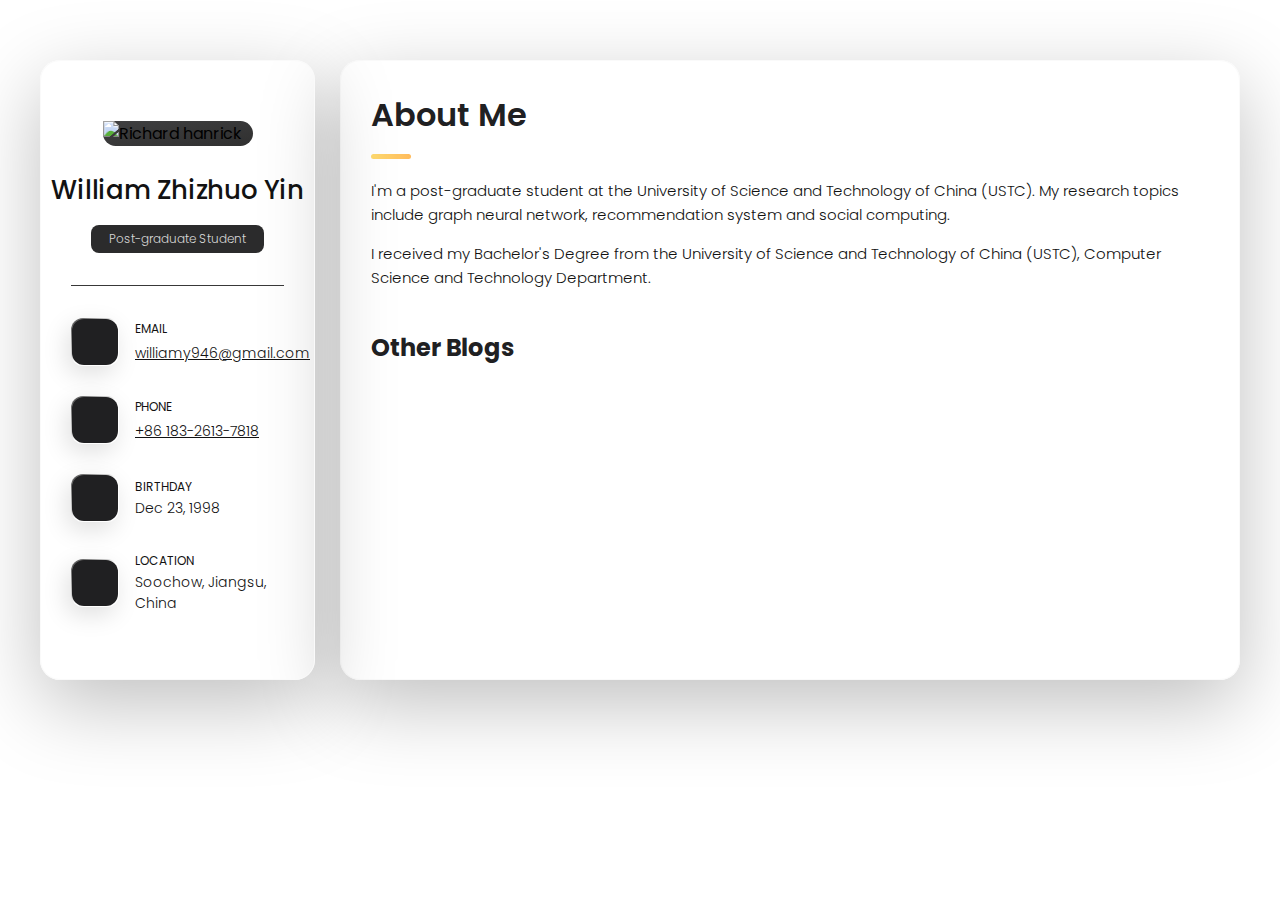
==== commit 82755116: "color invert polish v2" ====
--- a/blogs/blog.html
+++ b/blogs/blog.html
@@ -193,14 +193,9 @@
           <h3 class="h3 service-title">Other Blogs</h3>
 
           <ul class="service-list">
-
+          	<!--
             <li class="service-item">
-              <!--
-              <div class="service-icon-box">
-                <img src="./assets/images/icon-design.svg
-                " alt="design icon" width="40">
-              </div>
-              -->
+
               <div href="blog.html" class="service-content-box">
                 <h4 class="h4 service-item-title">Artificial Intelligence</h4>
 
@@ -212,11 +207,7 @@
             </li>
 
             <li class="service-item">
-            <!--
-              <div class="service-icon-box">
-                <img src="./assets/images/icon-dev.svg" alt="Web development icon" width="40">
-              </div>
-            -->
+
               <div href="blog.html" class="service-content-box">
                 <h4 class="h4 service-item-title">Representation Learning</h4>
 
@@ -228,11 +219,7 @@
             </li>
 
             <li class="service-item">
-            <!--
-              <div class="service-icon-box">
-                <img src="./assets/images/icon-app.svg" alt="mobile app icon" width="40">
-              </div>
-            -->
+
               <div href="blog.html" class="service-content-box">
                 <h4 class="h4 service-item-title">Graph Neural Network</h4>
 
@@ -244,11 +231,7 @@
             </li>
 
             <li class="service-item">
-            <!--
-              <div class="service-icon-box">
-                <img src="./assets/images/icon-photo.svg" alt="camera icon" width="40">
-              </div>
-            -->
+
               <div href="blog.html" class="service-content-box">
                 <h4 class="h4 service-item-title">Recommendation System</h4>
 
@@ -258,7 +241,7 @@
               </div>
 
             </li>
-
+			-->
           </ul>
 
         </section>
--- a/assets/css/style.css
+++ b/assets/css/style.css
@@ -127,22 +127,7 @@
 
 a { text-decoration: none; }
 
-a:link {
-    color:var(--onyx);
-    text-decoration:underline;
-    }
-    a:visited {
-    color:var(--onyx);
-    text-decoration:none;
-    }
-    a:hover {
-    color:var(--onyx);
-    text-decoration:none;
-    }
-    a:active {
-    color:var(--onyx);
-    text-decoration:none;
-    }
+
 
 li { list-style: none; }
 
@@ -185,7 +170,7 @@
 .sidebar,
 article {
   background: var(--ff-poppins);
-  border: 1px solid var(--jet);
+  border: 1px solid var(--white-2);
   border-radius: 20px;
   padding: 15px;
   box-shadow: var(--shadow-1);
@@ -260,6 +245,29 @@
   font-size: var(--fs-7);
   font-weight: var(--fw-500);
 }
+
+
+.h5:hover {
+  color:var(--orange-yellow-crayola);
+    text-decoration:none;
+}
+
+a:link {
+    color:var(--onyx);
+    text-decoration:underline;
+    }
+    a:visited {
+    color:var(--onyx);
+    text-decoration:none;
+    }
+    a:hover {
+    color:var(--orange-yellow-crayola);
+    text-decoration:none;
+    }
+    a:active {
+    color:var(--onyx);
+    text-decoration:none;
+    }
 
 .article-title {
   position: relative;
